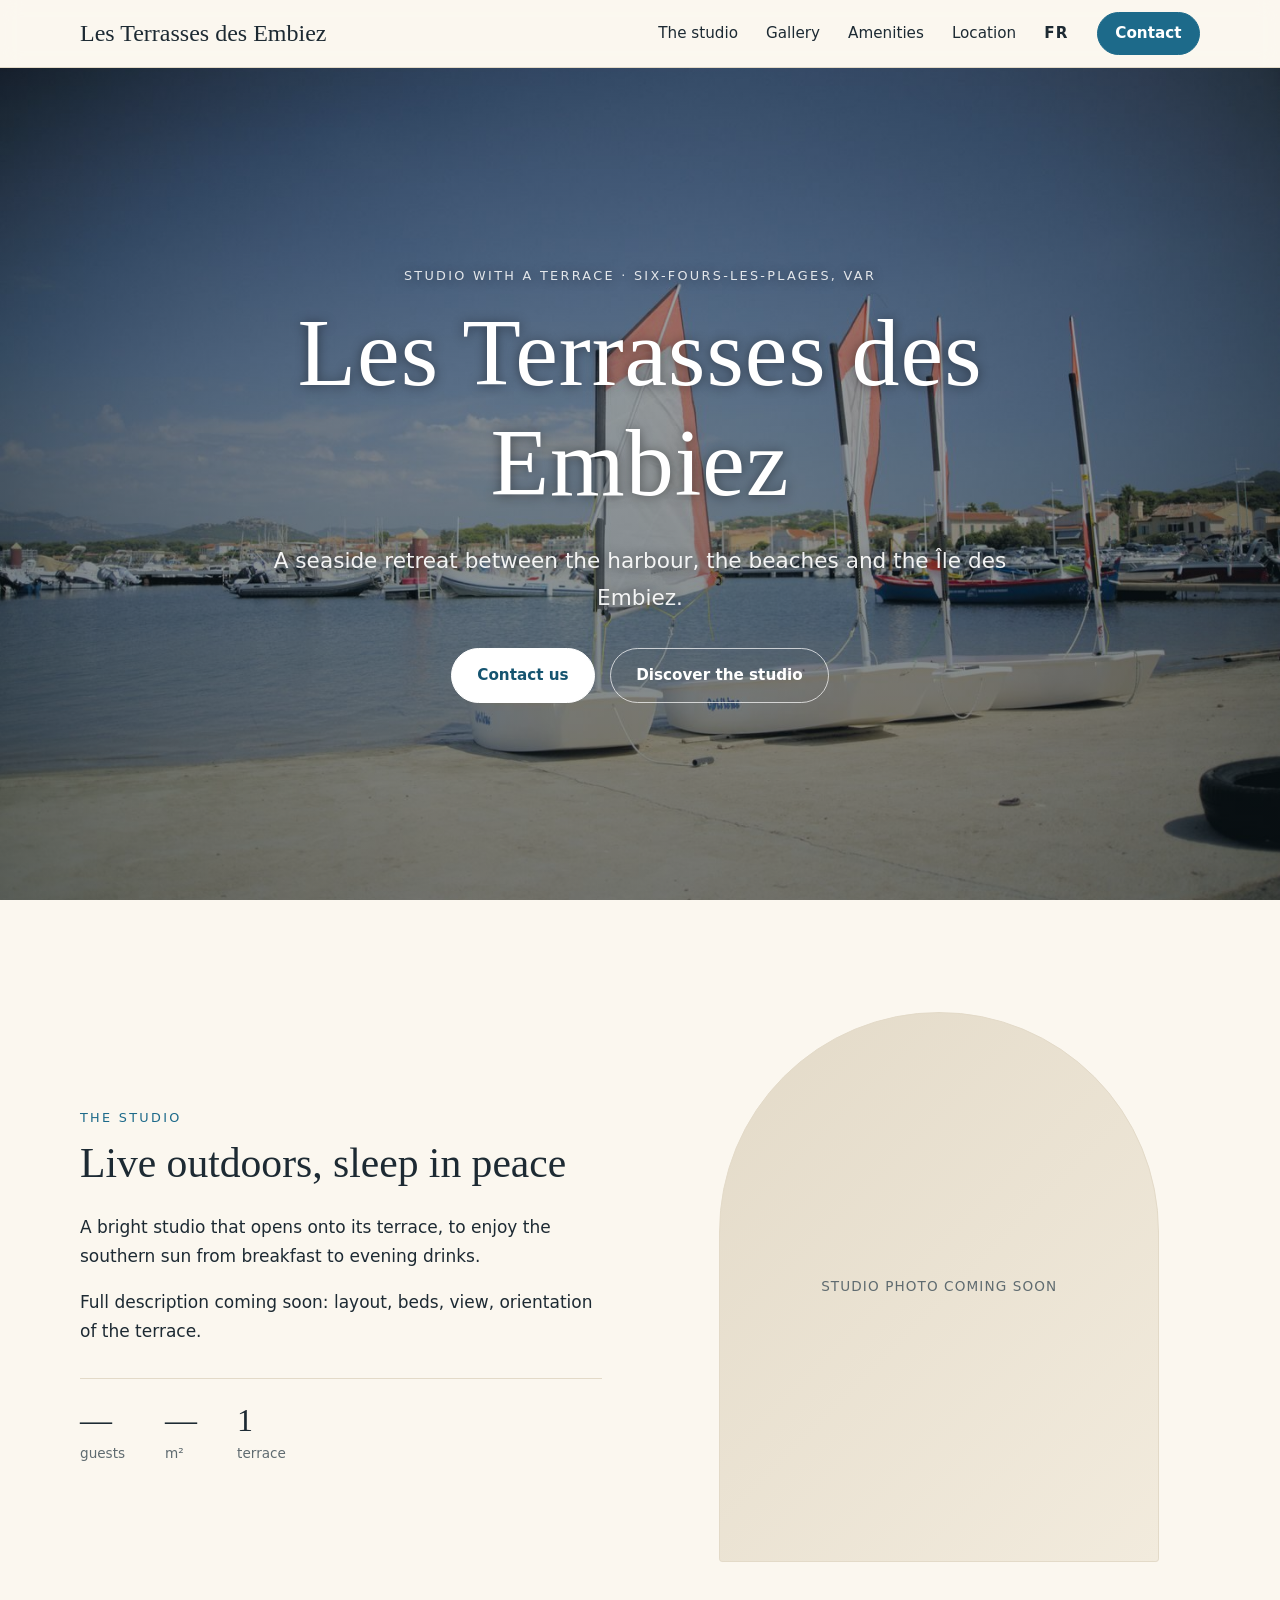
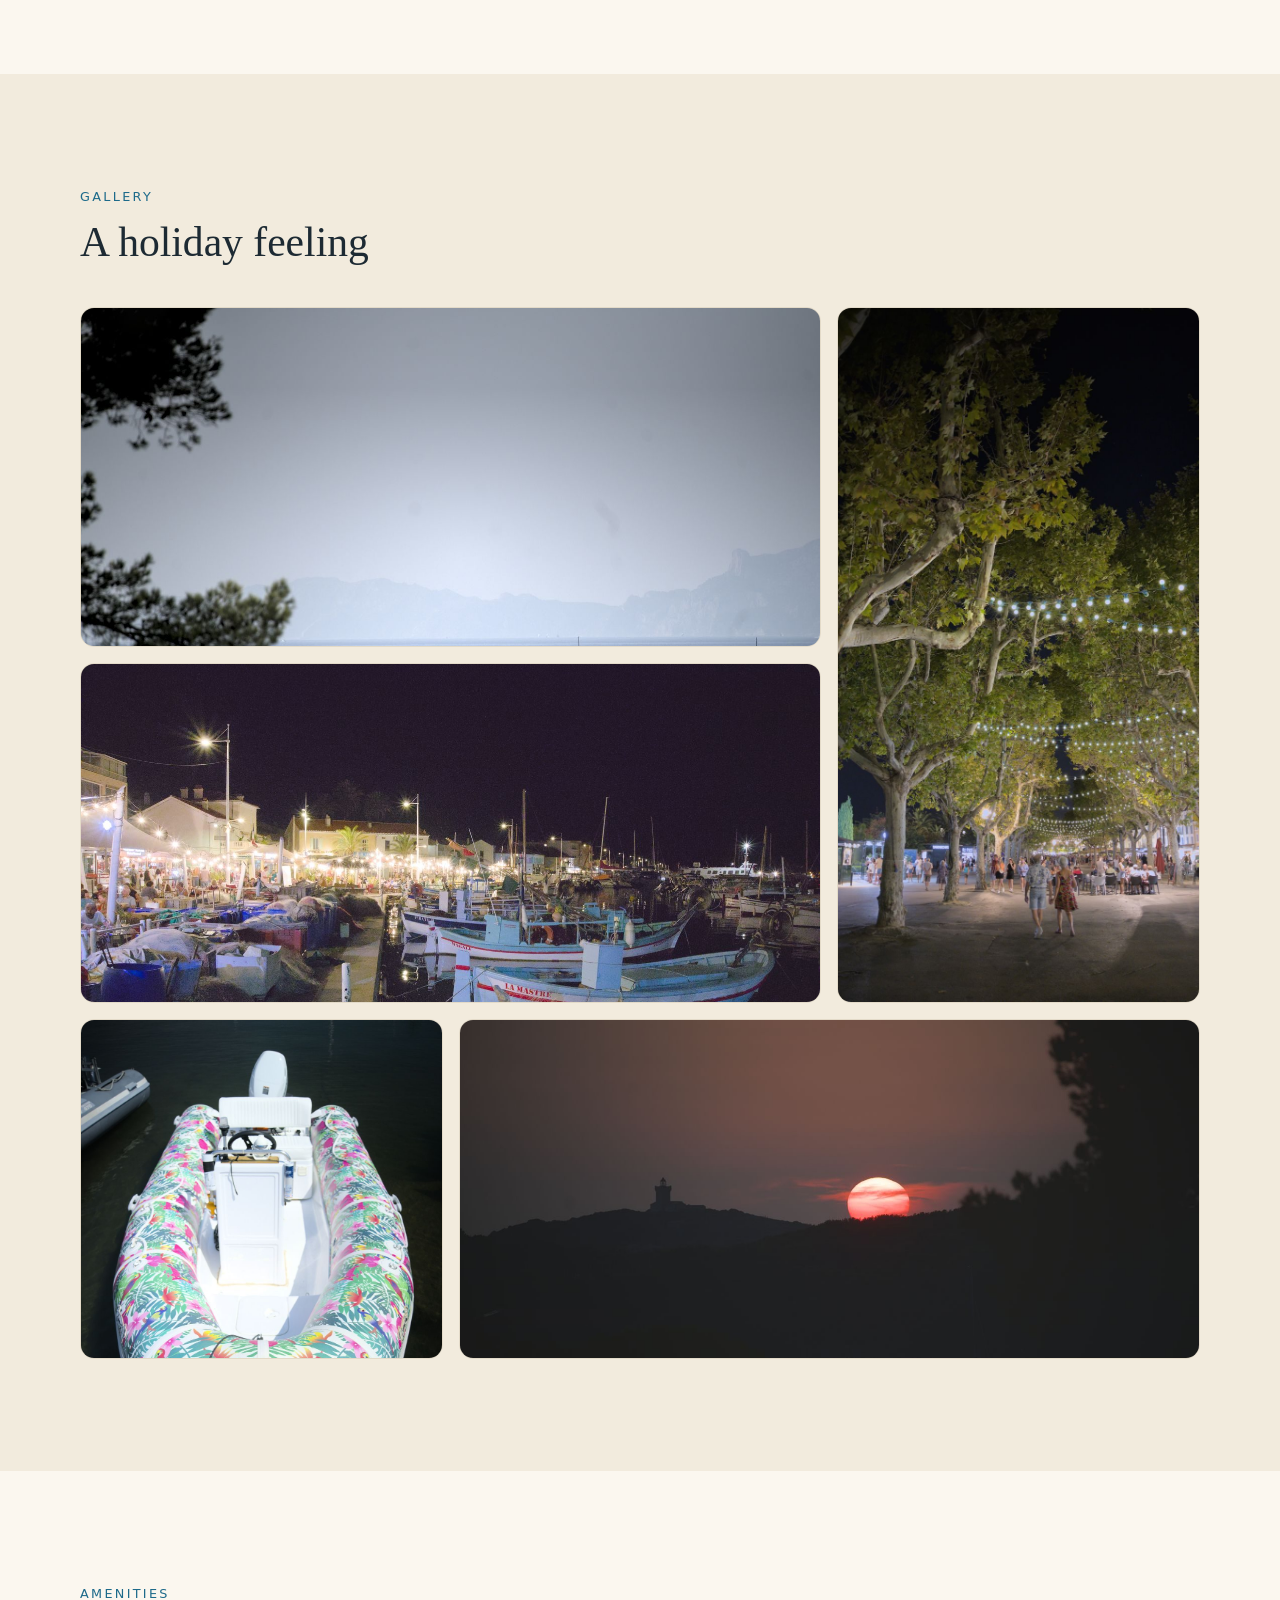
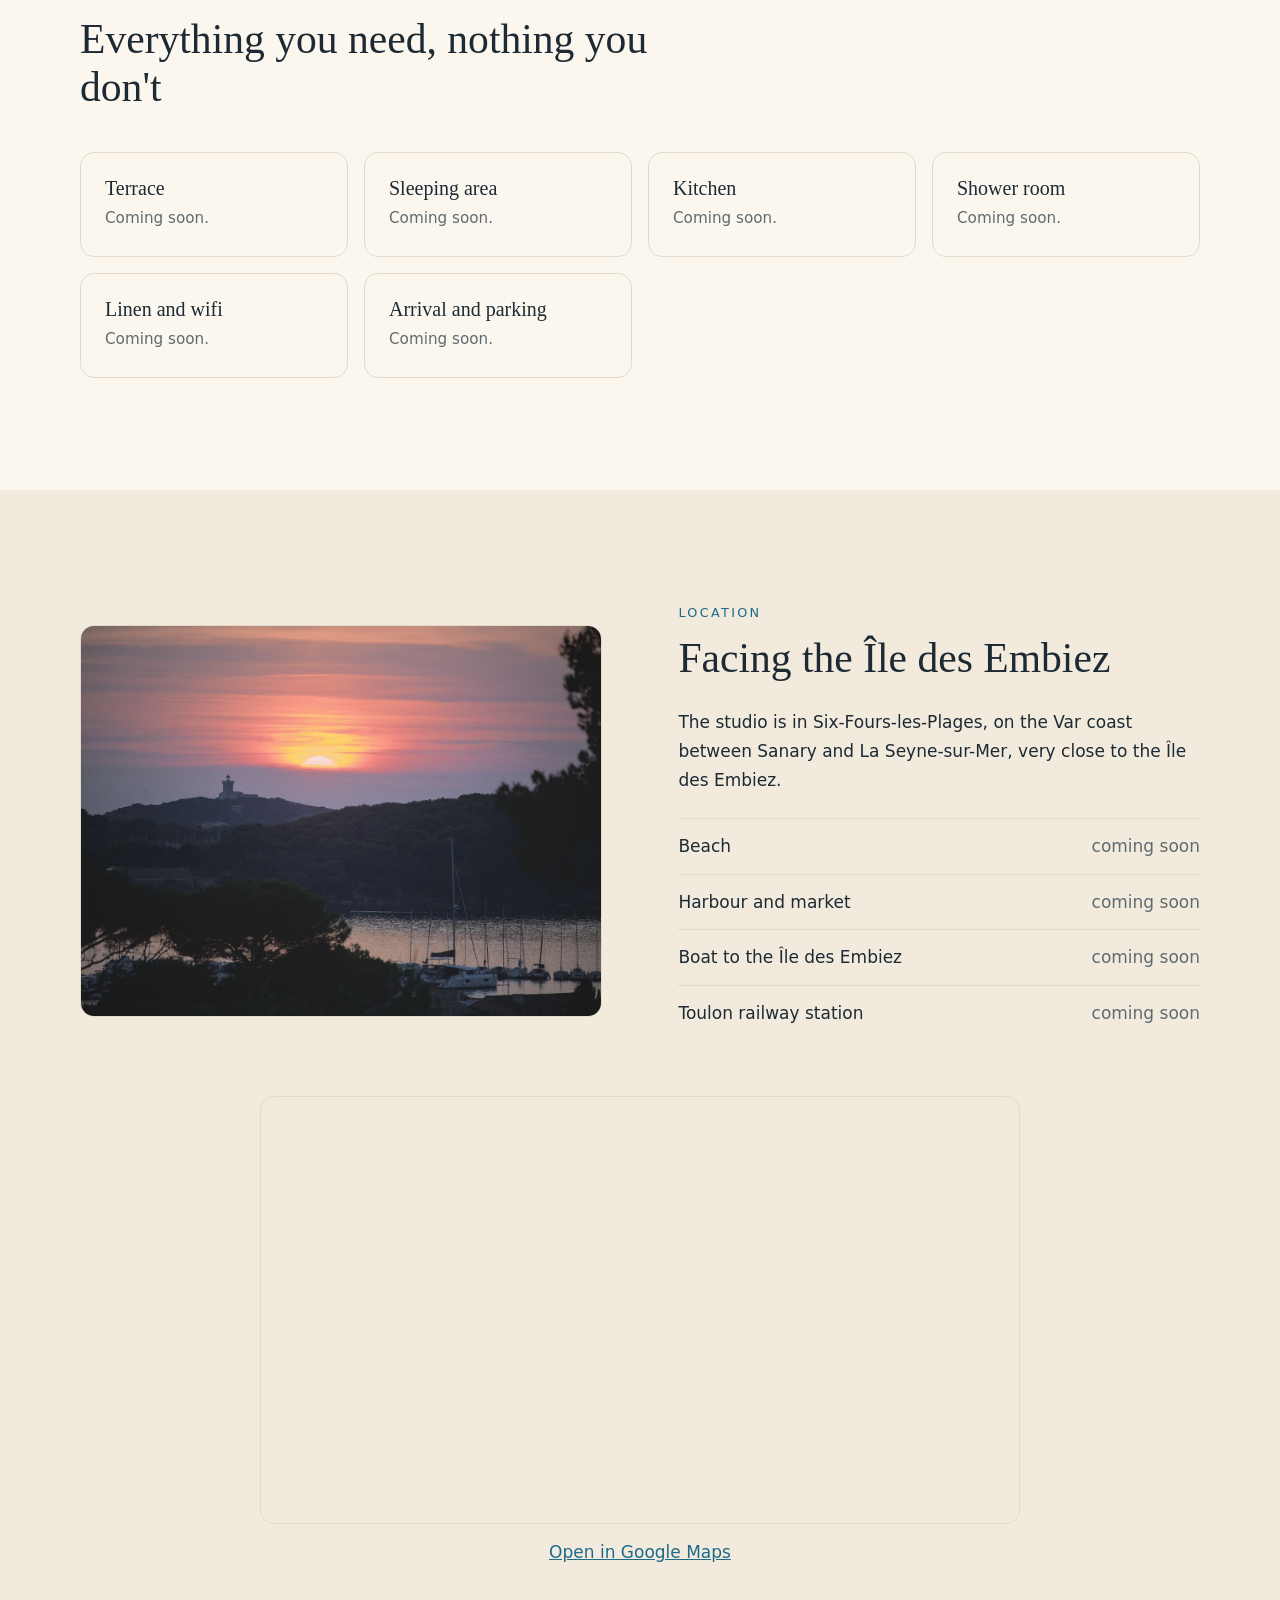
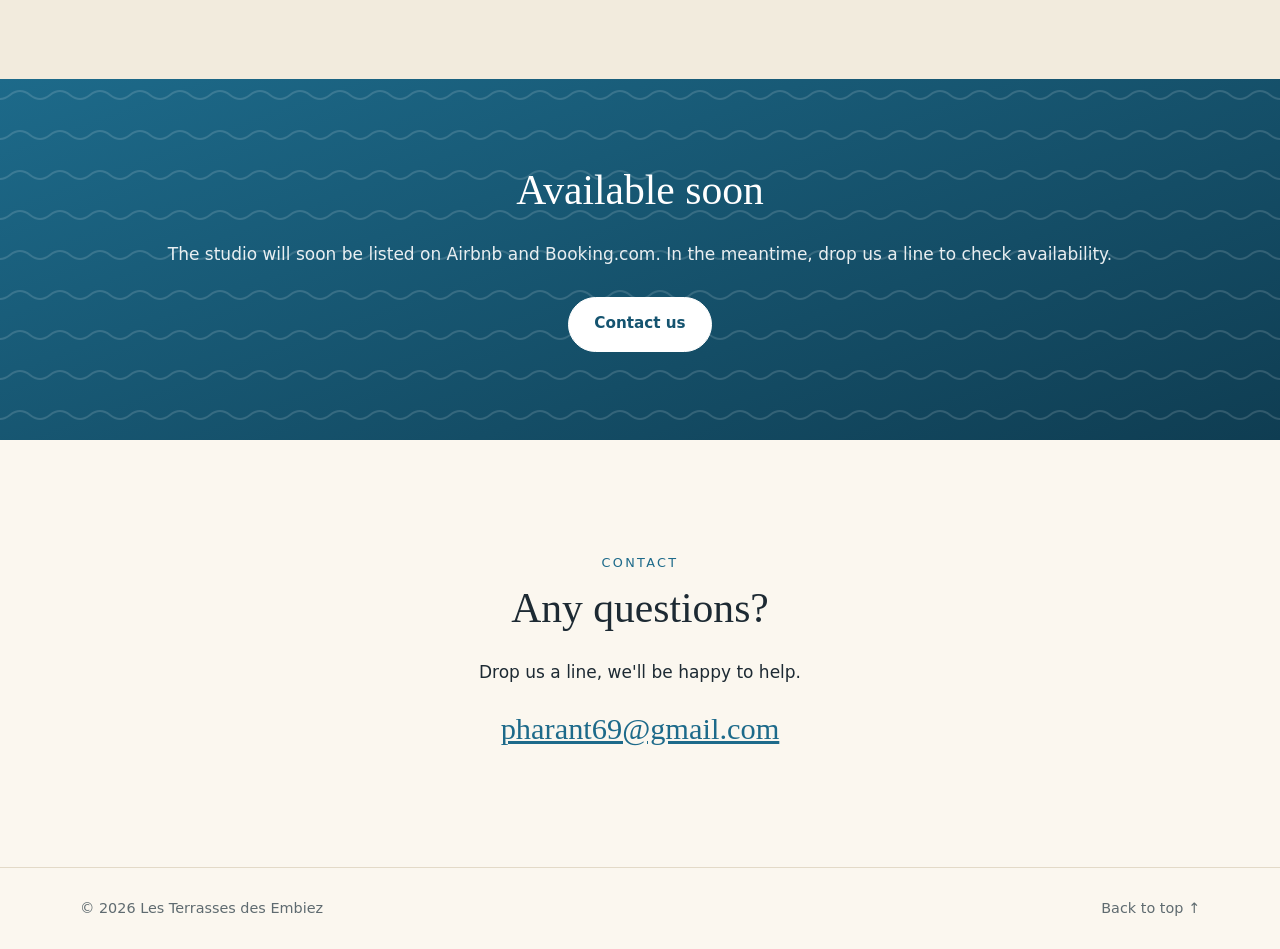
==== en/index.html @ c728bf6a "Add the English version of the studio mock-up Co-Authored-By: Claude Opus 5.5 <noreply@anthropic.com" ====
<!DOCTYPE html>
<html lang="en">
<head>
  <meta charset="utf-8">
  <meta name="viewport" content="width=device-width, initial-scale=1">
  <!-- MOCK-UP: items still to fill in are marked "TODO" -->
  <title>Les Terrasses des Embiez — Studio in Six-Fours-les-Plages</title>
  <meta name="description" content="A studio with a terrace facing the Île des Embiez, in Six-Fours-les-Plages, on the Var coast. Discover the apartment and its surroundings.">
  <meta name="theme-color" content="#1d6a8a">
  <meta property="og:title" content="Les Terrasses des Embiez — Studio in Six-Fours-les-Plages">
  <meta property="og:description" content="A studio with a terrace facing the Île des Embiez, on the Var coast.">
  <meta property="og:type" content="website">
  <link rel="alternate" hreflang="fr" href="../">
  <link rel="alternate" hreflang="en" href="./">
  <link rel="icon" href="../images/favicon.svg" type="image/svg+xml">
  <link rel="stylesheet" href="../css/style.css">
  <script>document.documentElement.classList.add('js');</script>
</head>
<body>
  <a class="skip-link" href="#studio">Skip to content</a>

  <header class="site-header">
    <div class="container header-inner">
      <a class="brand" href="#home">Les Terrasses des Embiez</a>
      <button class="nav-toggle" type="button" aria-expanded="false" aria-controls="menu" aria-label="Open menu">
        <span></span><span></span><span></span>
      </button>
      <nav id="menu" class="nav" aria-label="Main navigation">
        <a href="#studio">The studio</a>
        <a href="#gallery">Gallery</a>
        <a href="#amenities">Amenities</a>
        <a href="#location">Location</a>
        <a class="lang" href="../index.html" lang="fr" hreflang="fr" aria-label="Version française">FR</a>
        <a class="btn btn-small" href="#contact">Contact</a>
      </nav>
    </div>
  </header>

  <main>
    <section id="home" class="hero">
      <div class="container hero-content">
        <p class="eyebrow">Studio with a terrace · Six-Fours-les-Plages, Var</p>
        <h1>Les Terrasses des Embiez</h1>
        <p class="hero-lead">A seaside retreat between the harbour, the beaches and the Île des Embiez.</p>
        <div class="hero-actions">
          <!-- TODO: Airbnb and Booking.com links once the listings exist -->
          <a class="btn" href="#contact">Contact us</a>
          <a class="btn btn-ghost" href="#studio">Discover the studio</a>
        </div>
      </div>
    </section>

    <section id="studio" class="section">
      <div class="container split">
        <div class="reveal">
          <p class="eyebrow">The studio</p>
          <h2>Live outdoors, sleep in peace</h2>
          <!-- TODO: description of the studio -->
          <p>A bright studio that opens onto its terrace, to enjoy the southern sun from breakfast to evening drinks.</p>
          <p>Full description coming soon: layout, beds, view, orientation of the terrace.</p>
          <ul class="facts">
            <li><strong>—</strong><span>guests</span></li>
            <li><strong>—</strong><span>m²</span></li>
            <li><strong>1</strong><span>terrace</span></li>
          </ul>
        </div>
        <!-- TODO: photo of the studio or the terrace -->
        <figure class="photo photo-arch reveal"><span>Studio photo coming soon</span></figure>
      </div>
    </section>

    <section id="gallery" class="section section-alt">
      <div class="container">
        <div class="section-head reveal">
          <p class="eyebrow">Gallery</p>
          <h2>A holiday feeling</h2>
        </div>
        <!-- TODO: add photos of the interior and the terrace -->
        <div class="gallery">
          <figure class="photo wide reveal"><img src="../images/baie.jpg" style="object-position: center 80%" alt="The bay with sailing boats at anchor, hills in the background" width="1475" height="1004" loading="lazy"></figure>
          <figure class="photo tall reveal"><img src="../images/platanes.jpg" alt="Plane trees lit with string lights on a summer evening" width="982" height="1475" loading="lazy"></figure>
          <figure class="photo wide reveal"><img src="../images/port-nuit.jpg" alt="Fishing boats and nets on the harbour quay at night" width="1475" height="982" loading="lazy"></figure>
          <figure class="photo reveal"><img src="../images/semi-rigide.jpg" alt="Inflatable boat with a tropical print moored in the harbour" width="982" height="1475" loading="lazy"></figure>
          <figure class="photo wide reveal"><img src="../images/soleil.jpg" alt="The sun setting behind the hills" width="1475" height="918" loading="lazy"></figure>
        </div>
      </div>
    </section>

    <section id="amenities" class="section">
      <div class="container">
        <div class="section-head reveal">
          <p class="eyebrow">Amenities</p>
          <h2>Everything you need, nothing you don't</h2>
        </div>
        <!-- TODO: replace "Coming soon" with the actual amenities -->
        <ul class="features">
          <li class="reveal"><h3>Terrace</h3><p>Coming soon.</p></li>
          <li class="reveal"><h3>Sleeping area</h3><p>Coming soon.</p></li>
          <li class="reveal"><h3>Kitchen</h3><p>Coming soon.</p></li>
          <li class="reveal"><h3>Shower room</h3><p>Coming soon.</p></li>
          <li class="reveal"><h3>Linen and wifi</h3><p>Coming soon.</p></li>
          <li class="reveal"><h3>Arrival and parking</h3><p>Coming soon.</p></li>
        </ul>
      </div>
    </section>

    <section id="location" class="section section-alt">
      <div class="container split">
        <figure class="photo reveal"><img src="../images/coucher-soleil.jpg" alt="Sunset over the bay and the sailing boats at anchor" width="1475" height="981" loading="lazy"></figure>
        <div class="reveal">
          <p class="eyebrow">Location</p>
          <h2>Facing the Île des Embiez</h2>
          <p>The studio is in Six-Fours-les-Plages, on the Var coast between Sanary and La Seyne-sur-Mer, very close to the Île des Embiez.</p>
          <!-- TODO: actual distances -->
          <ul class="distances">
            <li><span>Beach</span><span>coming soon</span></li>
            <li><span>Harbour and market</span><span>coming soon</span></li>
            <li><span>Boat to the Île des Embiez</span><span>coming soon</span></li>
            <li><span>Toulon railway station</span><span>coming soon</span></li>
          </ul>
        </div>
      </div>
      <div class="container map reveal">
        <div class="map-frame">
          <!-- TODO: exact location of the studio -->
          <iframe src="https://www.google.com/maps?q=%C3%8Ele%20des%20Embiez&amp;z=13&amp;hl=en&amp;output=embed" title="Map: the Île des Embiez and Six-Fours-les-Plages" loading="lazy" referrerpolicy="no-referrer-when-downgrade" allowfullscreen></iframe>
        </div>
        <a href="https://www.google.com/maps/search/?api=1&amp;query=%C3%8Ele%20des%20Embiez" target="_blank" rel="noopener">Open in Google Maps</a>
      </div>
    </section>

    <!-- Stays hidden until data/availability.json exists (see README) -->
    <section id="availability" class="section" data-availability data-remote="https://raw.githubusercontent.com/harantol/terrasses_embiez/main/data/availability.json" data-src="../data/availability.json" hidden>
      <div class="container center">
        <p class="eyebrow">Availability</p>
        <h2>When to come?</h2>
        <div class="cal">
          <div class="cal-nav">
            <button class="cal-prev" type="button" aria-label="Previous months">←</button>
            <button class="cal-next" type="button" aria-label="Next months">→</button>
          </div>
          <div class="cal-months" aria-live="polite"></div>
          <p class="cal-legend"><span class="cal-key free"></span>Available <span class="cal-key booked"></span>Unavailable</p>
          <p class="cal-note">Indicative calendar, synced several times a day with our booking calendars.</p>
        </div>
      </div>
    </section>

    <section id="book" class="cta">
      <div class="container reveal">
        <h2>Available soon</h2>
        <p>The studio will soon be listed on Airbnb and Booking.com. In the meantime, drop us a line to check availability.</p>
        <div class="cta-actions">
          <a class="btn btn-light" href="#contact">Contact us</a>
        </div>
      </div>
    </section>

    <section id="contact" class="section">
      <div class="container narrow center reveal">
        <p class="eyebrow">Contact</p>
        <h2>Any questions?</h2>
        <p>Drop us a line, we'll be happy to help.</p>
        <!-- Address split up to keep it away from bots; js/main.js turns it into a link -->
        <span class="contact-link" data-user="pharant69" data-domain="gmail.com">pharant69 [at] gmail.com</span>
      </div>
    </section>
  </main>

  <footer class="site-footer">
    <div class="container footer-inner">
      <span>© <span id="annee">2026</span> Les Terrasses des Embiez</span>
      <a href="#home">Back to top ↑</a>
    </div>
  </footer>

  <script src="../js/main.js" defer></script>
  <script src="../js/calendar.js" defer></script>
</body>
</html>
---- css/style.css ----
/* ---------- Thème ---------- */
:root {
  --bg: #fbf7ef;
  --bg-alt: #f2ebdd;
  --text: #1d2a33;
  --muted: #5f6b70;
  --line: #e3dac8;
  --accent: #1d6a8a;
  --accent-hover: #155470;
  --on-accent: #fff;
  --header-bg: rgba(251, 247, 239, 0.88);

  /* Photo d'accueil (`none` pour revenir au dégradé seul) */
  --hero-photo: url("../images/voiliers.jpg");

  --serif: "Iowan Old Style", "Palatino Linotype", Palatino, "Book Antiqua", Georgia, serif;
  --sans: system-ui, -apple-system, "Segoe UI", Roboto, "Helvetica Neue", Arial, sans-serif;
  --radius: 14px;
  --header-h: 68px;

  /* Vagues */
  --pattern: url("data:image/svg+xml,%3Csvg xmlns='http://www.w3.org/2000/svg' width='80' height='40' viewBox='0 0 80 40'%3E%3Cpath d='M0 20c10 0 10-8 20-8s10 8 20 8 10-8 20-8 10 8 20 8' fill='none' stroke='%23fff' stroke-opacity='.14' stroke-width='2'/%3E%3C/svg%3E");
}

@media (prefers-color-scheme: dark) {
  :root {
    --bg: #10181d;
    --bg-alt: #17232a;
    --text: #eef2f2;
    --muted: #9fb0b6;
    --line: #263840;
    --accent: #5fb3d3;
    --accent-hover: #7cc4df;
    --on-accent: #10181d;
    --header-bg: rgba(16, 24, 29, 0.88);
  }
}

/* ---------- Base ---------- */
*, *::before, *::after { box-sizing: border-box; }

html { scroll-behavior: smooth; scroll-padding-top: var(--header-h); }

body {
  margin: 0;
  background: var(--bg);
  color: var(--text);
  font-family: var(--sans);
  font-size: 1.0625rem;
  line-height: 1.7;
  -webkit-font-smoothing: antialiased;
}

h1, h2, h3 { font-family: var(--serif); font-weight: 500; line-height: 1.15; margin: 0 0 0.6em; }
h1 { font-size: clamp(3rem, 10vw, 6rem); letter-spacing: 0.01em; }
h2 { font-size: clamp(1.8rem, 4vw, 2.6rem); }
h3 { font-size: 1.25rem; margin-bottom: 0.3em; }
p { margin: 0 0 1em; }
a { color: var(--accent); }
img { display: block; max-width: 100%; }
ul { list-style: none; margin: 0; padding: 0; }
:focus-visible { outline: 2px solid var(--accent); outline-offset: 3px; }

.container { width: min(1120px, 100% - 2.5rem); margin-inline: auto; }
.narrow { max-width: 640px; }
.center { text-align: center; }

.eyebrow {
  font-size: 0.8rem;
  letter-spacing: 0.18em;
  text-transform: uppercase;
  color: var(--accent);
  margin-bottom: 0.9em;
}

.skip-link {
  position: absolute; left: 1rem; top: -4rem; z-index: 100;
  background: var(--accent); color: var(--on-accent);
  padding: 0.5rem 1rem; border-radius: 8px;
}
.skip-link:focus { top: 1rem; }

/* ---------- Boutons ---------- */
.btn {
  display: inline-block;
  padding: 0.85rem 1.6rem;
  border: 1px solid var(--accent);
  border-radius: 999px;
  background: var(--accent);
  color: var(--on-accent);
  font-weight: 600;
  font-size: 0.95rem;
  text-decoration: none;
  transition: background 0.2s, border-color 0.2s, color 0.2s;
}
.btn:hover { background: var(--accent-hover); border-color: var(--accent-hover); }
.btn-small { padding: 0.5rem 1.1rem; }
.btn-ghost { background: transparent; border-color: rgba(255, 255, 255, 0.7); color: #fff; }
.btn-ghost:hover { background: rgba(255, 255, 255, 0.15); border-color: #fff; }
.btn-light { background: #fff; border-color: #fff; color: #155470; }
.btn-light:hover { background: #e2f0f5; border-color: #e2f0f5; }

/* ---------- En-tête ---------- */
.site-header {
  position: sticky; top: 0; z-index: 50;
  height: var(--header-h);
  background: var(--header-bg);
  backdrop-filter: blur(10px);
  border-bottom: 1px solid var(--line);
}
.header-inner { height: 100%; display: flex; align-items: center; justify-content: space-between; }
.brand { font-family: var(--serif); font-size: 1.5rem; color: var(--text); text-decoration: none; }

.nav { display: flex; align-items: center; gap: 1.75rem; }
.nav a:not(.btn) { color: var(--text); text-decoration: none; font-size: 0.95rem; }
.nav a:not(.btn):hover { color: var(--accent); }
.nav .lang { font-weight: 600; letter-spacing: 0.08em; }

.nav-toggle {
  display: none;
  width: 44px; height: 44px; padding: 10px;
  background: none; border: 0; cursor: pointer;
  flex-direction: column; justify-content: space-between;
}
.nav-toggle span { display: block; height: 2px; background: var(--text); border-radius: 2px; transition: transform 0.2s, opacity 0.2s; }
.nav-toggle[aria-expanded="true"] span:nth-child(1) { transform: translateY(11px) rotate(45deg); }
.nav-toggle[aria-expanded="true"] span:nth-child(2) { opacity: 0; }
.nav-toggle[aria-expanded="true"] span:nth-child(3) { transform: translateY(-11px) rotate(-45deg); }

@media (max-width: 820px) {
  .js .nav-toggle { display: flex; }
  .js .nav {
    position: absolute; top: var(--header-h); left: 0; right: 0;
    flex-direction: column; align-items: stretch; gap: 0;
    padding: 0.5rem 1.25rem 1.25rem;
    background: var(--bg);
    border-bottom: 1px solid var(--line);
    display: none;
  }
  .js .nav.open { display: flex; }
  .js .nav a:not(.btn) { padding: 0.8rem 0; border-bottom: 1px solid var(--line); }
  .js .nav .btn { margin-top: 1rem; text-align: center; }
  /* Sans JavaScript : le menu reste visible et défile horizontalement */
  html:not(.js) .nav { overflow-x: auto; gap: 1.1rem; margin-left: 1rem; white-space: nowrap; }
}

/* ---------- Accueil ---------- */
.hero {
  min-height: min(calc(100svh - var(--header-h)), 860px);
  display: flex; align-items: center; justify-content: center;
  padding: 4rem 0;
  color: #fff;
  text-align: center;
  background:
    linear-gradient(rgba(10, 22, 28, 0.35), rgba(10, 22, 28, 0.55)),
    var(--hero-photo) center / cover no-repeat,
    linear-gradient(160deg, #4fa3c7 0%, #1d6a8a 55%, #0f3d52 100%);
}
.hero-content { max-width: 760px; text-shadow: 0 1px 12px rgba(0, 0, 0, 0.45); }
.hero .btn { text-shadow: none; }
.hero .eyebrow { color: rgba(255, 255, 255, 0.85); }
.hero h1 { margin-bottom: 0.25em; }
.hero-lead { font-size: clamp(1.1rem, 2.4vw, 1.35rem); color: rgba(255, 255, 255, 0.92); margin-bottom: 2rem; }
.hero-actions, .cta-actions { display: flex; flex-wrap: wrap; gap: 0.9rem; justify-content: center; }
.hero .btn:not(.btn-ghost) { background: #fff; border-color: #fff; color: #155470; }
.hero .btn:not(.btn-ghost):hover { background: #e2f0f5; border-color: #e2f0f5; }

/* ---------- Sections ---------- */
.section { padding: clamp(4rem, 9vw, 7rem) 0; }
.section-alt { background: var(--bg-alt); }
.section-head { max-width: 640px; margin-bottom: 2.5rem; }

.split { display: grid; grid-template-columns: 1fr 1fr; gap: clamp(2rem, 6vw, 5rem); align-items: center; }
@media (max-width: 820px) { .split { grid-template-columns: 1fr; } }

.facts { display: flex; gap: 2.5rem; margin-top: 2rem; padding-top: 1.5rem; border-top: 1px solid var(--line); }
.facts strong { display: block; font-family: var(--serif); font-size: 2rem; font-weight: 500; line-height: 1.1; }
.facts span { font-size: 0.85rem; color: var(--muted); }

/* ---------- Photos ---------- */
.photo {
  margin: 0;
  aspect-ratio: 4 / 3;
  border-radius: var(--radius);
  overflow: hidden;
  background: linear-gradient(135deg, var(--line), var(--bg-alt));
  border: 1px solid var(--line);
  display: grid; place-items: center;
}
.photo span { color: var(--muted); font-size: 0.85rem; letter-spacing: 0.08em; text-transform: uppercase; }
.photo img { width: 100%; height: 100%; object-fit: cover; }
.photo-arch { aspect-ratio: 4 / 5; border-radius: 999px 999px var(--radius) var(--radius); max-width: 440px; width: 100%; justify-self: center; }

.gallery { display: grid; grid-template-columns: repeat(3, 1fr); grid-auto-rows: 340px; gap: 1rem; }
.gallery .photo { aspect-ratio: auto; }
.gallery .wide { grid-column: span 2; }
.gallery .tall { grid-row: span 2; }
@media (max-width: 820px) {
  .gallery { grid-template-columns: 1fr; grid-auto-rows: auto; }
  .gallery .wide { grid-column: auto; }
  .gallery .tall { grid-row: auto; }
  .gallery .photo img { height: auto; }
}

.around { display: grid; grid-template-columns: repeat(4, 1fr); gap: 1rem; margin-top: clamp(2rem, 5vw, 3.5rem); }
@media (max-width: 820px) { .around { grid-template-columns: repeat(2, 1fr); } }

/* ---------- Vidéo ---------- */
.video { max-width: 960px; margin-top: clamp(3rem, 7vw, 5rem); text-align: center; }
.video-frame { aspect-ratio: 16 / 9; border-radius: var(--radius); overflow: hidden; background: #000; border: 1px solid var(--line); }
.video-frame iframe { display: block; width: 100%; height: 100%; border: 0; }

/* ---------- Carte ---------- */
.map { max-width: 760px; margin-top: clamp(2rem, 5vw, 3.5rem); text-align: center; }
.map-frame { aspect-ratio: 16 / 9; border-radius: var(--radius); overflow: hidden; border: 1px solid var(--line); margin-bottom: 0.9rem; }
.map-side { margin-top: 0; }
.map-frame iframe { display: block; width: 100%; height: 100%; border: 0; }

/* ---------- Équipements ---------- */
.features { display: grid; grid-template-columns: repeat(auto-fit, minmax(260px, 1fr)); gap: 1rem; }
.features li { padding: 1.5rem; border: 1px solid var(--line); border-radius: var(--radius); }
.features p { margin: 0; color: var(--muted); font-size: 0.95rem; }

/* ---------- Bon à savoir ---------- */
.notes { max-width: 760px; margin-top: 2.5rem; padding: 1.5rem; border-left: 3px solid var(--accent); background: var(--bg-alt); border-radius: 0 var(--radius) var(--radius) 0; }
.notes p { margin: 0; color: var(--muted); font-size: 0.95rem; }

/* ---------- Situation ---------- */
.distances { margin-top: 1.5rem; }
.distances li { display: flex; justify-content: space-between; gap: 1rem; padding: 0.8rem 0; border-top: 1px solid var(--line); }
.distances li span:last-child { color: var(--muted); white-space: nowrap; }

/* ---------- Disponibilités ---------- */
.cal { max-width: 720px; margin: 2rem auto 0; }
.cal-nav { display: flex; justify-content: space-between; margin-bottom: -44px; position: relative; z-index: 1; }
.cal-nav button {
  width: 44px; height: 44px;
  border: 1px solid var(--line); border-radius: 50%;
  background: var(--bg); color: var(--text);
  font-size: 1.1rem; cursor: pointer;
}
.cal-nav button:hover:not(:disabled) { border-color: var(--accent); color: var(--accent); }
.cal-nav button:disabled { opacity: 0.35; cursor: default; }
.cal-months { display: grid; grid-template-columns: 1fr 1fr; gap: 2.5rem; }
.cal-month h3 { font-size: 1.15rem; text-transform: capitalize; margin-bottom: 1rem; line-height: 44px; }
.cal-grid { display: grid; grid-template-columns: repeat(7, 1fr); gap: 4px; font-size: 0.9rem; }
.cal-weekday { color: var(--muted); font-size: 0.75rem; text-transform: uppercase; padding-bottom: 0.3rem; }
.cal-day { aspect-ratio: 1; display: grid; place-items: center; border-radius: 8px; }
.cal-day.free { background: var(--bg-alt); }
.cal-day.booked { color: var(--muted); text-decoration: line-through; opacity: 0.55; }
.cal-day.past { color: var(--muted); opacity: 0.35; }
.cal-legend { margin: 1.75rem 0 0.5rem; font-size: 0.9rem; color: var(--muted); }
.cal-key { display: inline-block; width: 0.9rem; height: 0.9rem; border-radius: 4px; vertical-align: -0.1rem; margin: 0 0.35rem 0 1rem; }
.cal-key.free { background: var(--bg-alt); border: 1px solid var(--line); margin-left: 0; }
.cal-key.booked { border: 1px dashed var(--muted); opacity: 0.6; }
.cal-note { font-size: 0.85rem; color: var(--muted); margin: 0; }
@media (max-width: 640px) {
  .cal-months { grid-template-columns: 1fr; }
  .cal-month + .cal-month { display: none; }
}

/* ---------- Appel à réserver ---------- */
.cta {
  padding: clamp(3.5rem, 8vw, 5.5rem) 0;
  text-align: center;
  color: #fff;
  background: var(--pattern), linear-gradient(160deg, #1d6a8a, #0f3d52);
}
.cta p { color: rgba(255, 255, 255, 0.9); margin-bottom: 1.75rem; }
.airbnb-embed-frame { width: min(450px, 100%); min-height: 300px; margin: 0 auto 1.75rem; }
.airbnb-embed-frame a { color: #fff; display: block; }
.airbnb-embed-frame iframe { border-radius: var(--radius); }

/* ---------- Contact et pied de page ---------- */
.contact-link { font-family: var(--serif); font-size: clamp(1.3rem, 4vw, 1.9rem); overflow-wrap: anywhere; }

.site-footer { border-top: 1px solid var(--line); padding: 1.75rem 0; font-size: 0.9rem; color: var(--muted); }
.footer-inner { display: flex; justify-content: space-between; gap: 1rem; flex-wrap: wrap; }
.site-footer a { color: var(--muted); text-decoration: none; }
.site-footer a:hover { color: var(--accent); }

/* ---------- Apparition au défilement ---------- */
.js .reveal { opacity: 0; transform: translateY(18px); transition: opacity 0.7s ease, transform 0.7s ease; }
.js .reveal.visible { opacity: 1; transform: none; }

@media (prefers-reduced-motion: reduce) {
  html { scroll-behavior: auto; }
  .js .reveal { opacity: 1; transform: none; transition: none; }
}
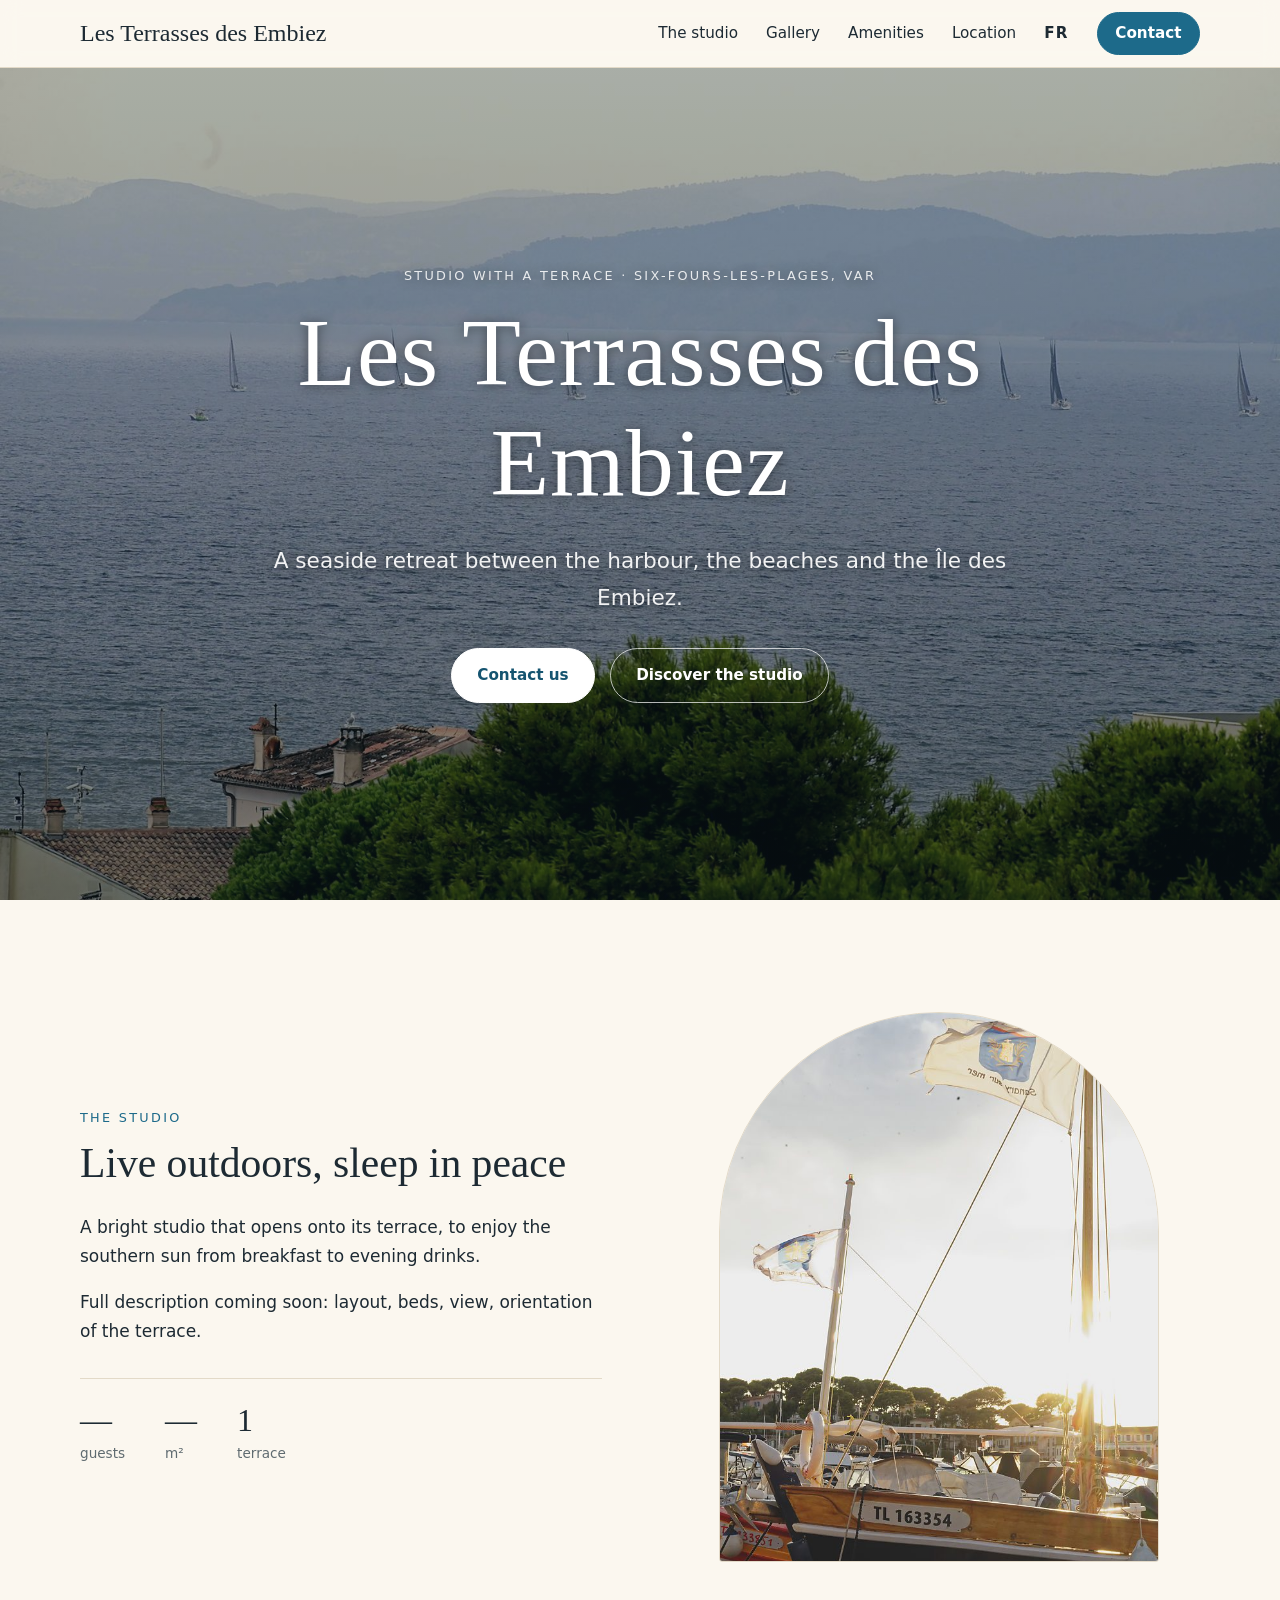
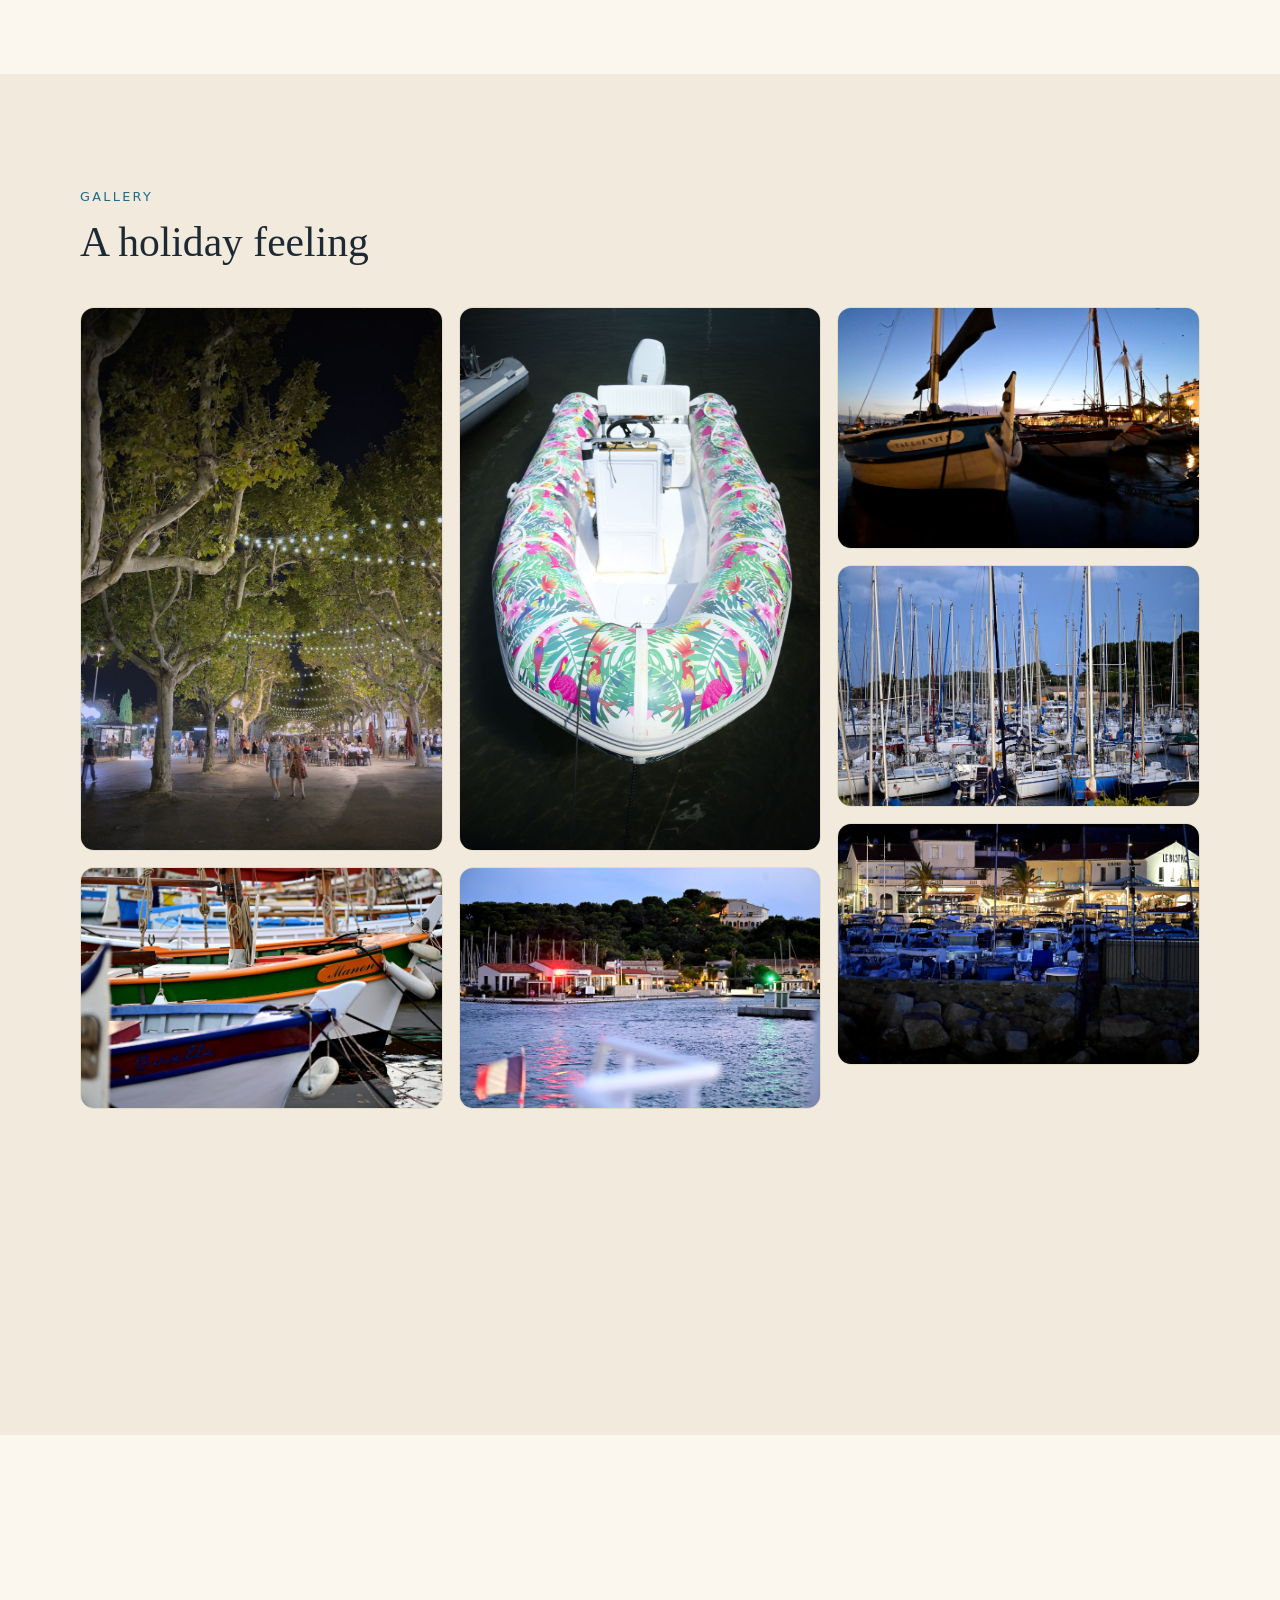
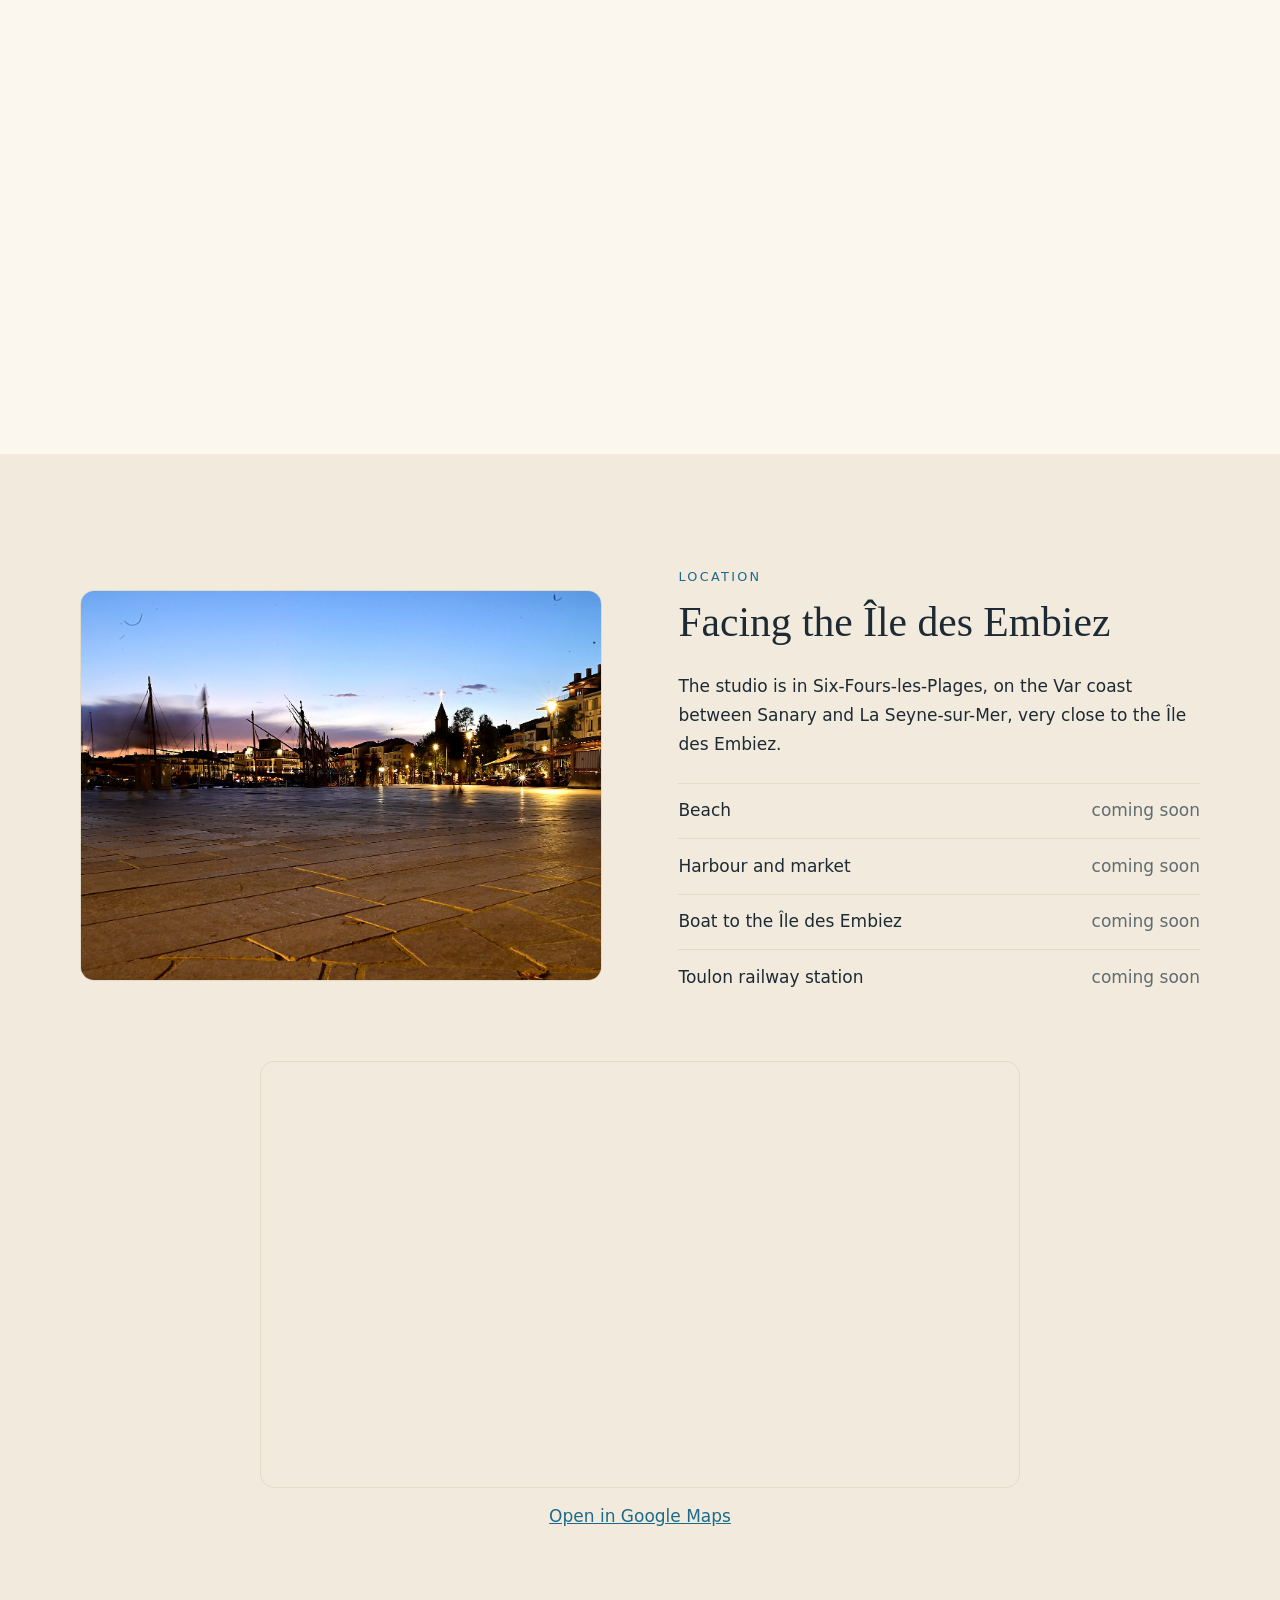
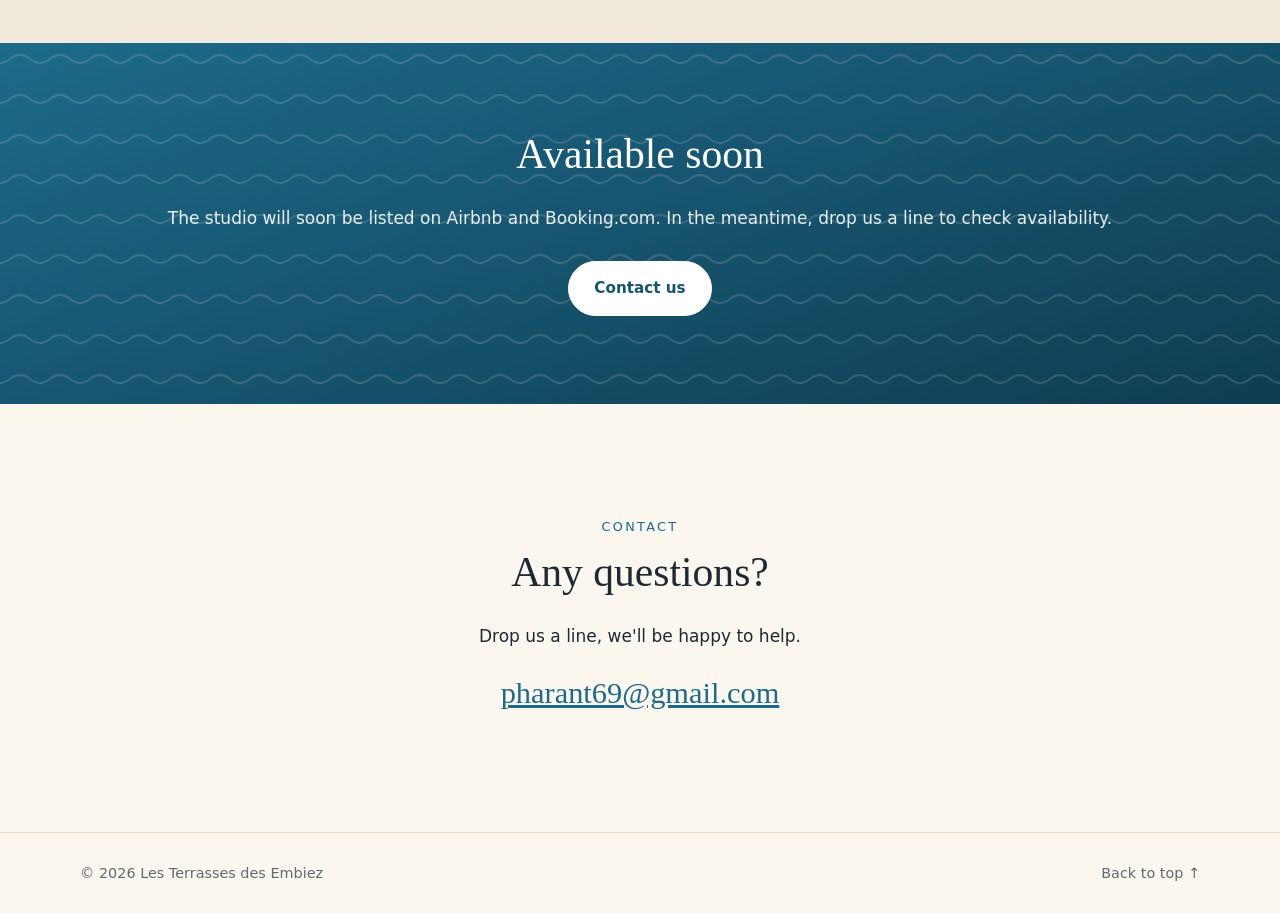
==== commit 66806ecf: "Illustrate the studio mock-up with the 2023 and 2025 Embiez photos New hero, arch, gallery and locat" ====
--- a/en/index.html
+++ b/en/index.html
@@ -64,8 +64,8 @@
             <li><strong>1</strong><span>terrace</span></li>
           </ul>
         </div>
-        <!-- TODO: photo of the studio or the terrace -->
-        <figure class="photo photo-arch reveal"><span>Studio photo coming soon</span></figure>
+        <!-- TODO: replace with a photo of the studio or the terrace -->
+        <figure class="photo photo-arch reveal"><img src="../images/pointu-fanions.jpg" alt="A traditional boat and its pennants in the harbour at sunset" width="681" height="1024"></figure>
       </div>
     </section>
 
@@ -76,12 +76,23 @@
           <h2>A holiday feeling</h2>
         </div>
         <!-- TODO: add photos of the interior and the terrace -->
-        <div class="gallery">
-          <figure class="photo wide reveal"><img src="../images/baie.jpg" style="object-position: center 80%" alt="The bay with sailing boats at anchor, hills in the background" width="1475" height="1004" loading="lazy"></figure>
-          <figure class="photo tall reveal"><img src="../images/platanes.jpg" alt="Plane trees lit with string lights on a summer evening" width="982" height="1475" loading="lazy"></figure>
-          <figure class="photo wide reveal"><img src="../images/port-nuit.jpg" alt="Fishing boats and nets on the harbour quay at night" width="1475" height="982" loading="lazy"></figure>
-          <figure class="photo reveal"><img src="../images/semi-rigide.jpg" alt="Inflatable boat with a tropical print moored in the harbour" width="982" height="1475" loading="lazy"></figure>
-          <figure class="photo wide reveal"><img src="../images/soleil.jpg" alt="The sun setting behind the hills" width="1475" height="918" loading="lazy"></figure>
+        <div class="mosaic">
+          <div class="mosaic-col">
+            <figure class="photo reveal"><img src="../images/platanes.jpg" alt="Plane trees lit with string lights on a summer evening" width="982" height="1475" loading="lazy"></figure>
+            <figure class="photo reveal"><img src="../images/pointus.jpg" alt="Colourful traditional boats moored in the harbour" width="1600" height="1065" loading="lazy"></figure>
+            <figure class="photo reveal"><img src="../images/kiosque.jpg" alt="The bandstand lit up at dusk" width="1600" height="830" loading="lazy"></figure>
+          </div>
+          <div class="mosaic-col">
+            <figure class="photo reveal"><img src="../images/semi-rigide.jpg" alt="Inflatable boat with a tropical print moored in the harbour" width="982" height="1475" loading="lazy"></figure>
+            <figure class="photo reveal"><img src="../images/port-embiez.jpg" alt="The Île des Embiez harbour at dusk, seen from the boat" width="1600" height="1065" loading="lazy"></figure>
+            <figure class="photo reveal"><img src="../images/ilots-phare.jpg" alt="Pines, islets and a small lighthouse offshore" width="1600" height="714" loading="lazy"></figure>
+          </div>
+          <div class="mosaic-col">
+            <figure class="photo reveal"><img src="../images/pointu-crepuscule.jpg" alt="A traditional boat at dusk, the lit quays behind" width="1600" height="1065" loading="lazy"></figure>
+            <figure class="photo reveal"><img src="../images/marina.jpg" alt="Sailing boat masts in the marina under a blue sky" width="1600" height="1065" loading="lazy"></figure>
+            <figure class="photo reveal"><img src="../images/port-bistro.jpg" alt="The harbour and its café terraces at night" width="1600" height="1065" loading="lazy"></figure>
+            <figure class="photo reveal"><img src="../images/front-de-mer.jpg" alt="The seafront lit up at nightfall, seen from the sea" width="1600" height="1065" loading="lazy"></figure>
+          </div>
         </div>
       </div>
     </section>
@@ -106,7 +117,7 @@
 
     <section id="location" class="section section-alt">
       <div class="container split">
-        <figure class="photo reveal"><img src="../images/coucher-soleil.jpg" alt="Sunset over the bay and the sailing boats at anchor" width="1475" height="981" loading="lazy"></figure>
+        <figure class="photo reveal"><img src="../images/quai.jpg" alt="The harbour quays at dusk, sailing boats and a bell tower in the distance" width="1600" height="1065" loading="lazy"></figure>
         <div class="reveal">
           <p class="eyebrow">Location</p>
           <h2>Facing the Île des Embiez</h2>
--- a/css/style.css
+++ b/css/style.css
@@ -11,7 +11,7 @@
   --header-bg: rgba(251, 247, 239, 0.88);
 
   /* Photo d'accueil (`none` pour revenir au dégradé seul) */
-  --hero-photo: url("../images/voiliers.jpg");
+  --hero-photo: url("../images/vue-mer.jpg");
 
   --serif: "Iowan Old Style", "Palatino Linotype", Palatino, "Book Antiqua", Georgia, serif;
   --sans: system-ui, -apple-system, "Segoe UI", Roboto, "Helvetica Neue", Arial, sans-serif;
@@ -201,6 +201,13 @@
   .gallery .tall { grid-row: auto; }
   .gallery .photo img { height: auto; }
 }
+
+/* Mosaïque : chaque photo garde ses proportions, sans recadrage */
+.mosaic { display: grid; grid-template-columns: repeat(3, 1fr); gap: 1rem; align-items: start; }
+.mosaic-col { display: flex; flex-direction: column; gap: 1rem; }
+.mosaic .photo { display: block; aspect-ratio: auto; }
+.mosaic .photo img { height: auto; }
+@media (max-width: 820px) { .mosaic { grid-template-columns: 1fr; } }
 
 .around { display: grid; grid-template-columns: repeat(4, 1fr); gap: 1rem; margin-top: clamp(2rem, 5vw, 3.5rem); }
 @media (max-width: 820px) { .around { grid-template-columns: repeat(2, 1fr); } }
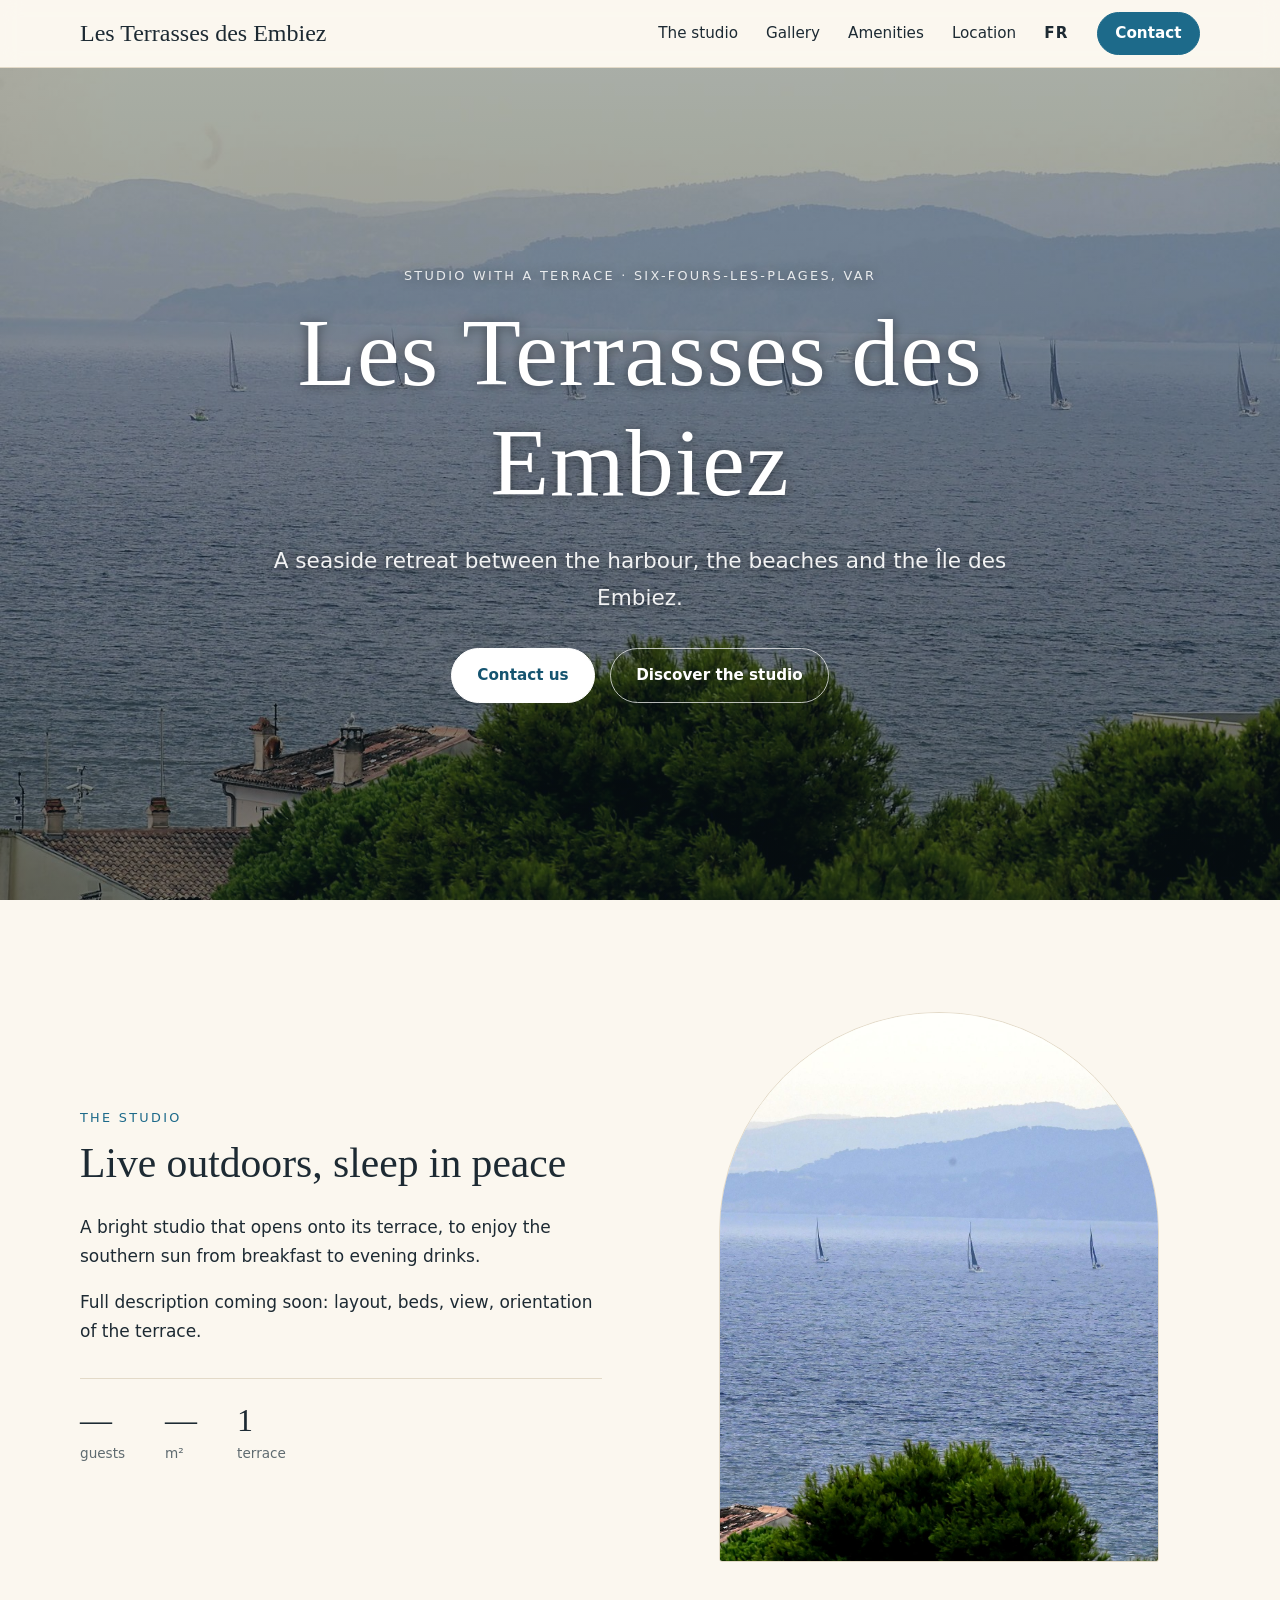
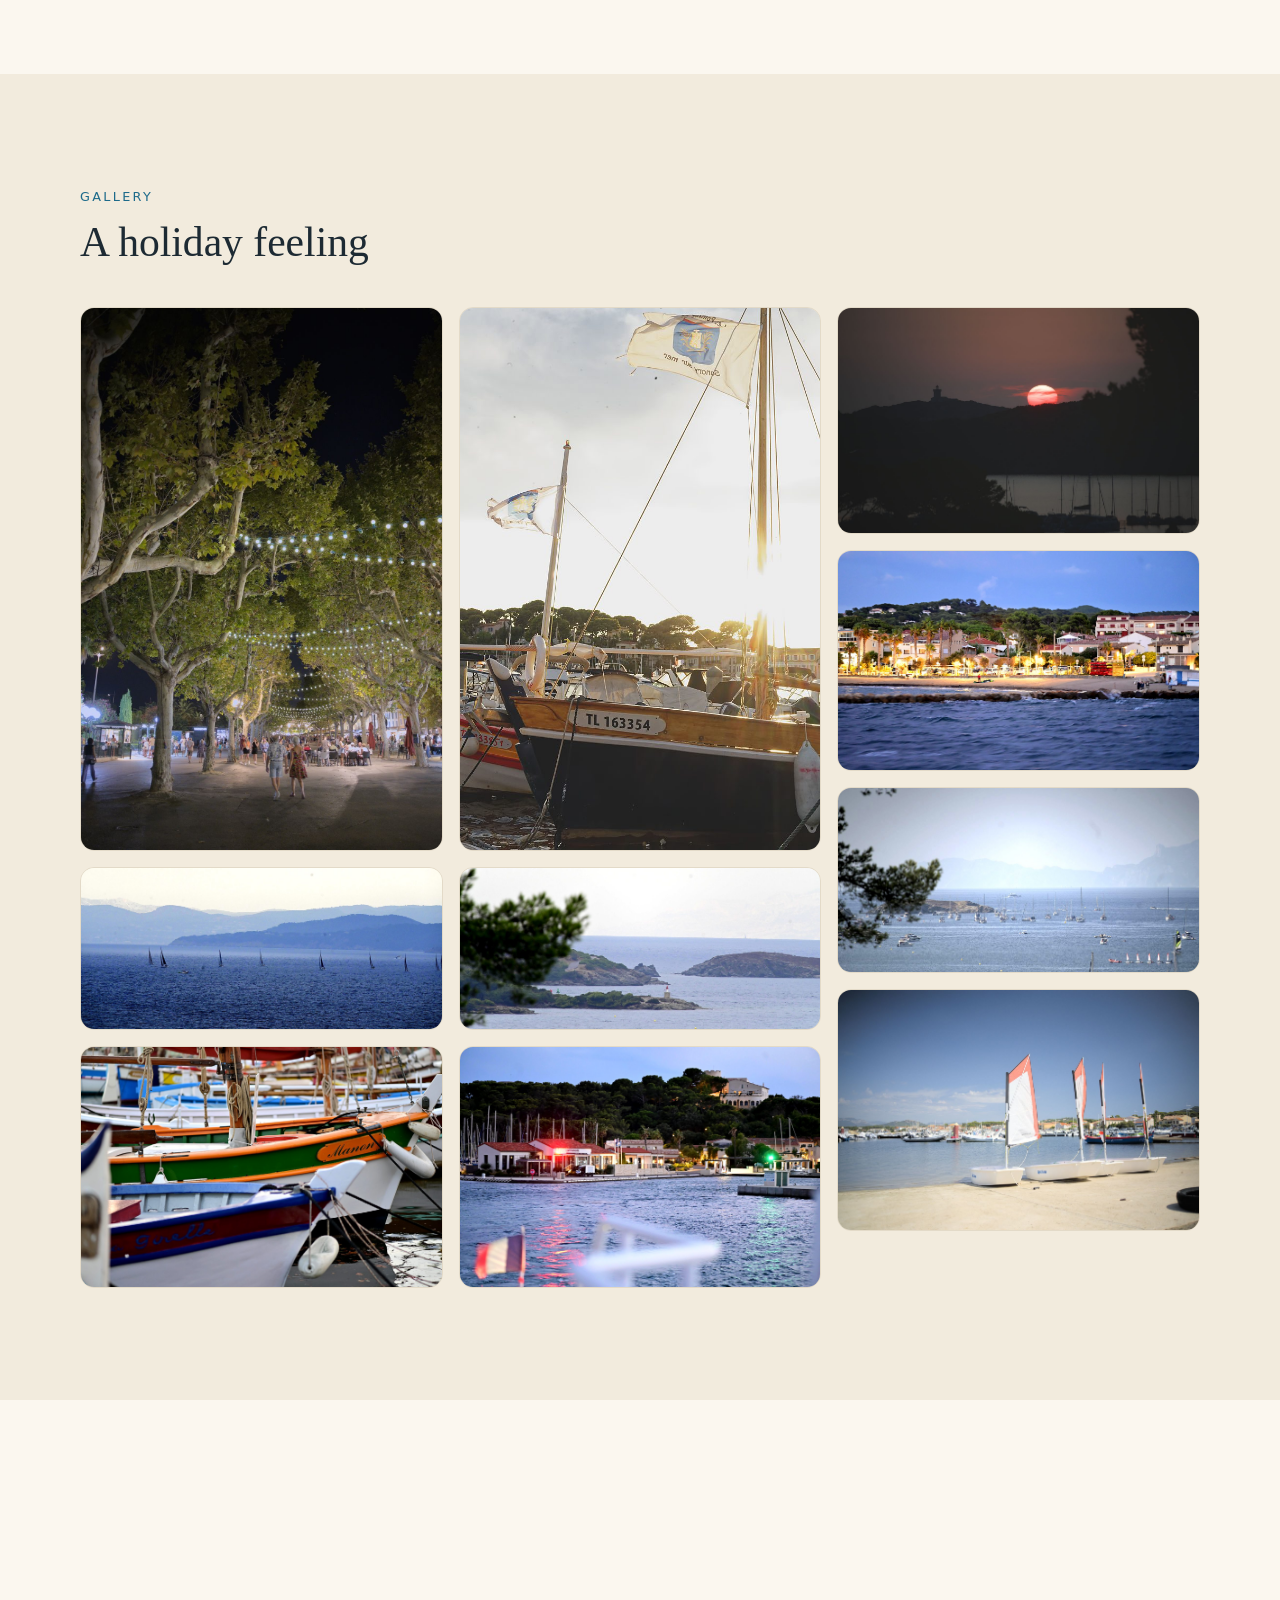
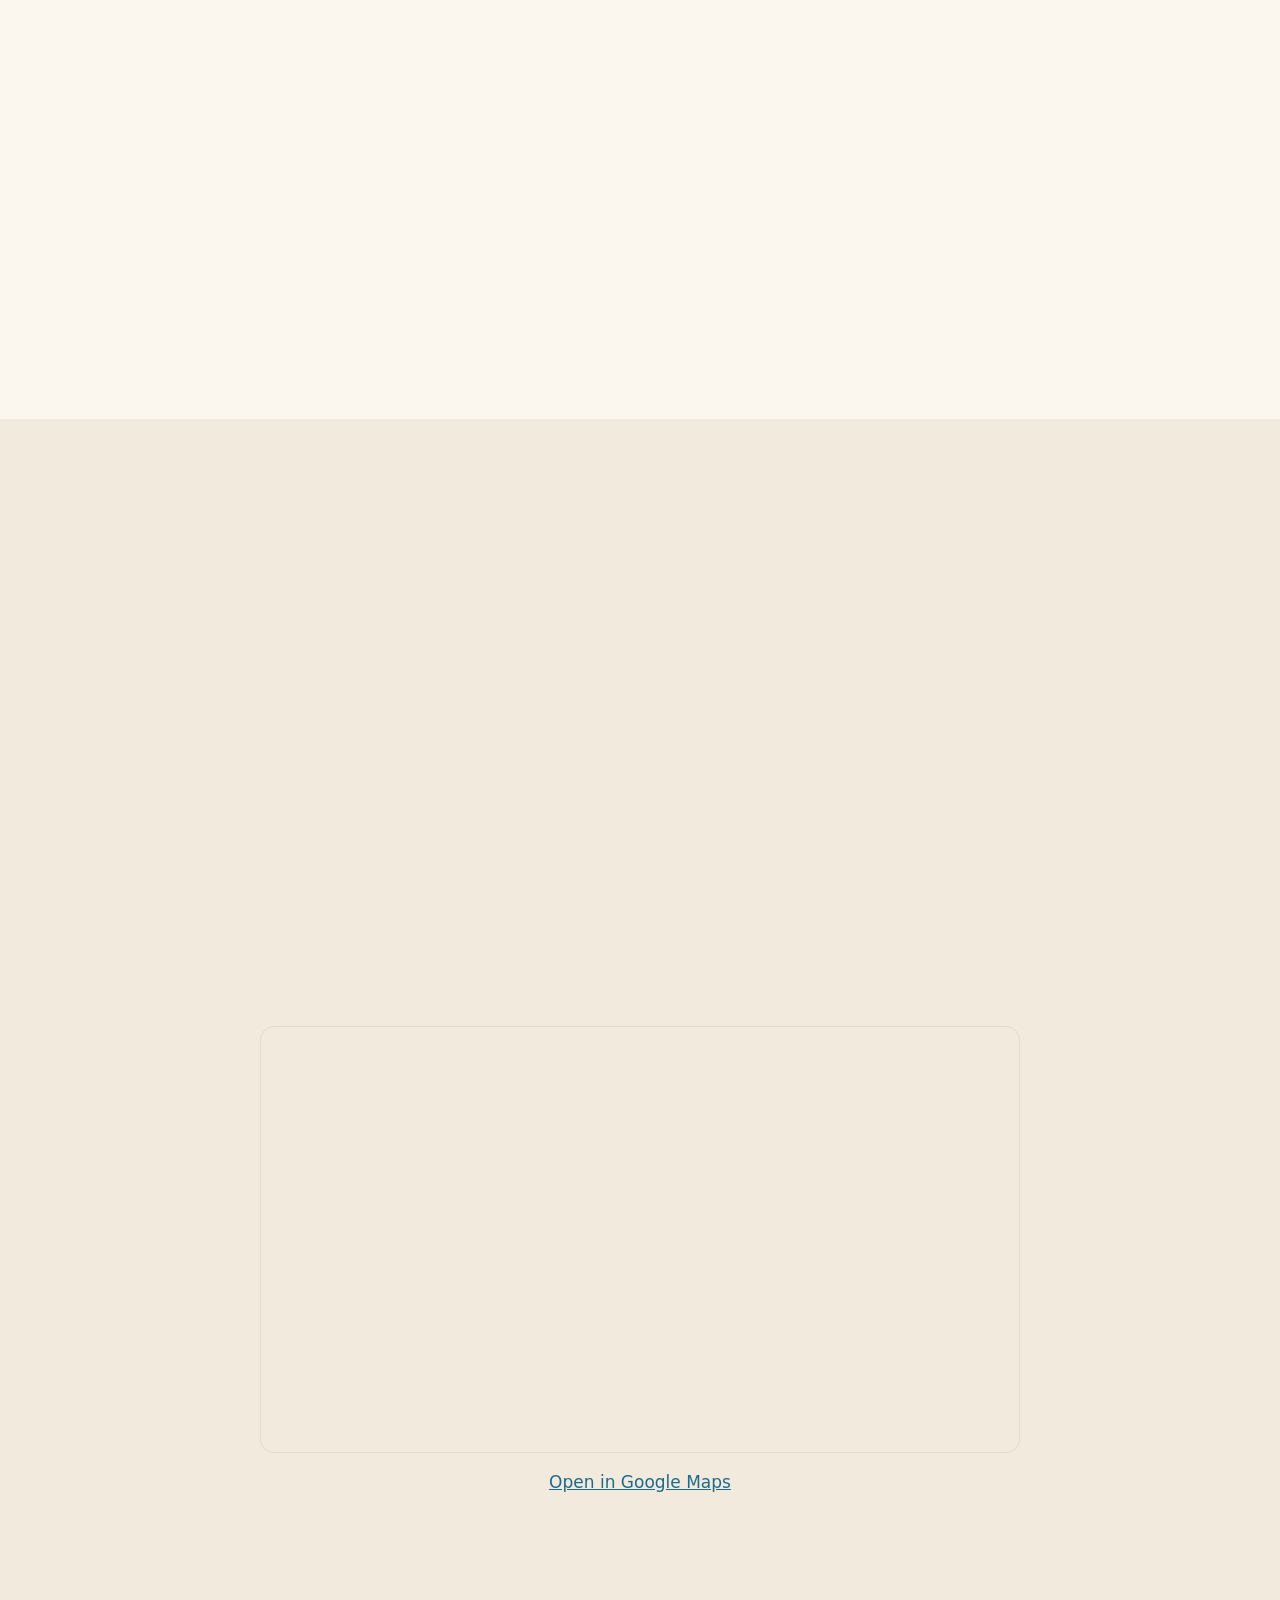
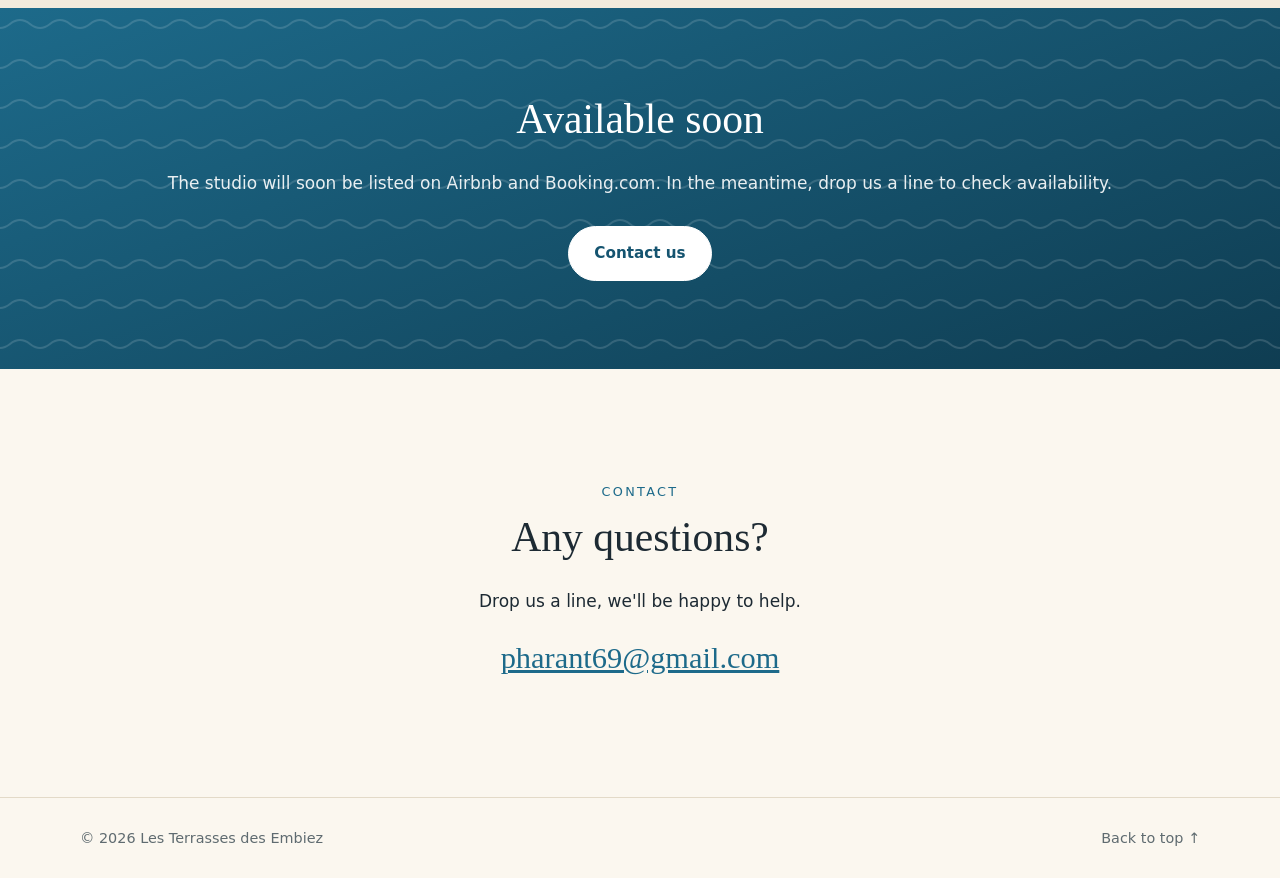
==== commit 3761ee92: "Show more sea and fewer boats in the studio mock-up Bring back the 2024 sunset for the location sect" ====
--- a/en/index.html
+++ b/en/index.html
@@ -65,7 +65,7 @@
           </ul>
         </div>
         <!-- TODO: replace with a photo of the studio or the terrace -->
-        <figure class="photo photo-arch reveal"><img src="../images/pointu-fanions.jpg" alt="A traditional boat and its pennants in the harbour at sunset" width="681" height="1024"></figure>
+        <figure class="photo photo-arch reveal"><img src="../images/mer-pins.jpg" alt="The sea and sailing boats seen from above the pines" width="1448" height="1600"></figure>
       </div>
     </section>
 
@@ -79,19 +79,19 @@
         <div class="mosaic">
           <div class="mosaic-col">
             <figure class="photo reveal"><img src="../images/platanes.jpg" alt="Plane trees lit with string lights on a summer evening" width="982" height="1475" loading="lazy"></figure>
+            <figure class="photo reveal"><img src="../images/regate.jpg" alt="A regatta at sea, blue hills on the horizon" width="1600" height="713" loading="lazy"></figure>
             <figure class="photo reveal"><img src="../images/pointus.jpg" alt="Colourful traditional boats moored in the harbour" width="1600" height="1065" loading="lazy"></figure>
-            <figure class="photo reveal"><img src="../images/kiosque.jpg" alt="The bandstand lit up at dusk" width="1600" height="830" loading="lazy"></figure>
           </div>
           <div class="mosaic-col">
-            <figure class="photo reveal"><img src="../images/semi-rigide.jpg" alt="Inflatable boat with a tropical print moored in the harbour" width="982" height="1475" loading="lazy"></figure>
+            <figure class="photo reveal"><img src="../images/pointu-fanions.jpg" alt="A traditional boat and its pennants in the harbour at sunset" width="681" height="1024" loading="lazy"></figure>
+            <figure class="photo reveal"><img src="../images/ilots-phare.jpg" alt="Pines, islets and a small lighthouse offshore" width="1600" height="714" loading="lazy"></figure>
             <figure class="photo reveal"><img src="../images/port-embiez.jpg" alt="The Île des Embiez harbour at dusk, seen from the boat" width="1600" height="1065" loading="lazy"></figure>
-            <figure class="photo reveal"><img src="../images/ilots-phare.jpg" alt="Pines, islets and a small lighthouse offshore" width="1600" height="714" loading="lazy"></figure>
           </div>
           <div class="mosaic-col">
-            <figure class="photo reveal"><img src="../images/pointu-crepuscule.jpg" alt="A traditional boat at dusk, the lit quays behind" width="1600" height="1065" loading="lazy"></figure>
-            <figure class="photo reveal"><img src="../images/marina.jpg" alt="Sailing boat masts in the marina under a blue sky" width="1600" height="1065" loading="lazy"></figure>
-            <figure class="photo reveal"><img src="../images/port-bistro.jpg" alt="The harbour and its café terraces at night" width="1600" height="1065" loading="lazy"></figure>
-            <figure class="photo reveal"><img src="../images/front-de-mer.jpg" alt="The seafront lit up at nightfall, seen from the sea" width="1600" height="1065" loading="lazy"></figure>
+            <figure class="photo reveal"><img src="../images/soleil.jpg" alt="The sun setting behind the hill and its tower" width="1475" height="918" loading="lazy"></figure>
+            <figure class="photo reveal"><img src="../images/front-de-mer.jpg" alt="The seafront lit up at nightfall, seen from the sea" width="1600" height="974" loading="lazy"></figure>
+            <figure class="photo reveal"><img src="../images/baie.jpg" alt="The bay and its moored boats, framed by pines" width="1475" height="753" loading="lazy"></figure>
+            <figure class="photo reveal"><img src="../images/voiliers.jpg" alt="Small sailing dinghies pulled up on the beach by the water" width="1475" height="982" loading="lazy"></figure>
           </div>
         </div>
       </div>
@@ -117,7 +117,7 @@
 
     <section id="location" class="section section-alt">
       <div class="container split">
-        <figure class="photo reveal"><img src="../images/quai.jpg" alt="The harbour quays at dusk, sailing boats and a bell tower in the distance" width="1600" height="1065" loading="lazy"></figure>
+        <figure class="photo reveal"><img src="../images/coucher-soleil.jpg" alt="Sunset over the bay and the boats at anchor" width="1475" height="981" loading="lazy"></figure>
         <div class="reveal">
           <p class="eyebrow">Location</p>
           <h2>Facing the Île des Embiez</h2>
